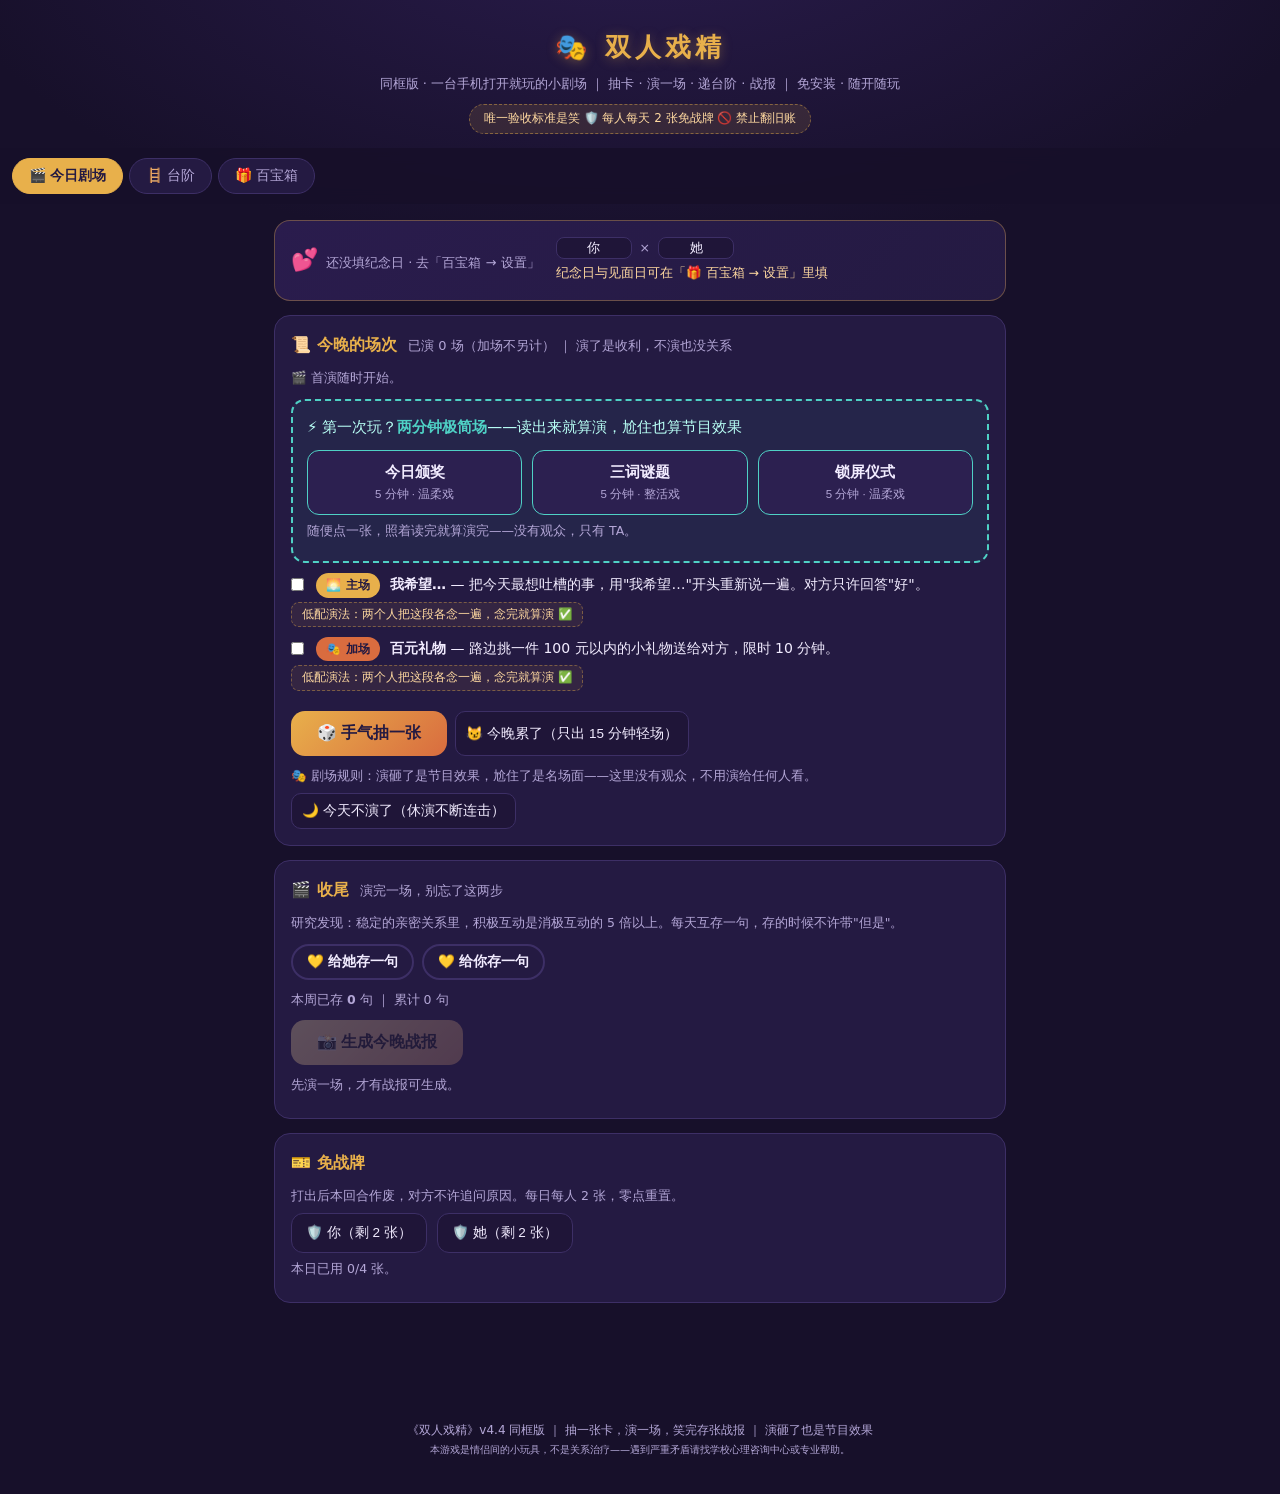
==== index.html @ 9d0b6510 "v4.4: 盲评裁决落地——N2 翻车友好化(低配演法标签+剧场规则文案'演砸是节目效果')+N3 两分钟极简场(首战默认入口,3张≤5分钟卡随机)+N5 战报梗图化(大emoji+金句引用块+底部域" ====
<!DOCTYPE html>
<html lang="zh-CN">
<head>
<meta charset="UTF-8">
<meta name="viewport" content="width=device-width, initial-scale=1.0">
<meta name="theme-color" content="#1c1330">
<meta name="description" content="双人戏精同框版 — 一台手机打开就玩的情侣小剧场：抽一张卡演一场、吵架递台阶、睡前互夸存战报。免安装、随开随玩。">
<title>双人戏精 · 同框版 · 一台手机的小剧场</title>
<link rel="icon" href="data:image/svg+xml,<svg xmlns='http://www.w3.org/2000/svg' viewBox='0 0 100 100'><text y='.9em' font-size='90'>🎭</text></svg>">
<link rel="stylesheet" href="css/style.css">
</head>
<body>
<header class="site">
  <h1>🎭 双人戏精</h1>
  <div class="sub">同框版 · 一台手机打开就玩的小剧场 ｜ 抽卡 · 演一场 · 递台阶 · 战报 ｜ 免安装 · 随开随玩</div>
  <div class="rule">唯一验收标准是笑 🛡️ 每人每天 2 张免战牌 🚫 禁止翻旧账</div>
</header>

<nav class="tabs">
  <button data-tab="today">🎬 今日剧场</button>
  <button data-tab="ladder">🪜 台阶</button>
  <button data-tab="treasure">🎁 百宝箱</button>
</nav>

<main>
  <section class="view" id="view-today"></section>
  <section class="view" id="view-ladder"></section>
  <section class="view" id="view-treasure"></section>
</main>

<footer>《双人戏精》v4.4 同框版 ｜ 抽一张卡，演一场，笑完存张战报 ｜ 演砸了也是节目效果<br><small>本游戏是情侣间的小玩具，不是关系治疗——遇到严重矛盾请找学校心理咨询中心或专业帮助。</small></footer>

<script src="js/data.js"></script>
<script src="js/engine.js"></script>
<script src="js/capsules.js"></script>
<script src="js/cloud-sync.js"></script>
<script src="js/app.js"></script>
</body>
</html>
---- css/style.css ----
/* 《双人戏精》深夜剧场风 */
:root {
  --bg: #17102a; --bg2: #1f1538; --card: #241a42; --card2: #2c2050;
  --ink: #f2ecff; --muted: #b3a6d6; --line: #3d2f66;
  --gold: #e8b04b; --red: #e05555; --teal: #4fd1c5;
}
* { box-sizing: border-box; margin: 0; padding: 0; }
body { font-family: "Microsoft YaHei", "PingFang SC", system-ui, sans-serif;
  background: radial-gradient(1200px 600px at 50% -100px, #2a1c4d 0%, var(--bg) 60%);
  color: var(--ink); line-height: 1.65; min-height: 100vh; }

header.site { text-align: center; padding: 26px 16px 14px; }
header.site h1 { font-size: 26px; letter-spacing: 4px; color: var(--gold); text-shadow: 0 2px 12px rgba(232,176,75,.35); }
header.site .sub { color: var(--muted); font-size: 13px; margin-top: 4px; }
header.site .rule { margin-top: 10px; display: inline-block; font-size: 12px; color: #ffd9a0;
  background: rgba(232,176,75,.12); border: 1px dashed rgba(232,176,75,.45); border-radius: 999px; padding: 4px 14px; }

nav.tabs { position: sticky; top: 0; z-index: 50; display: flex; flex-wrap: wrap; gap: 6px; padding: 10px 12px;
  background: rgba(23,16,42,.92); backdrop-filter: blur(8px); }
nav.tabs button { flex: 0 0 auto; border: 1px solid var(--line); background: var(--card); color: var(--muted);
  font-size: 14px; padding: 8px 16px; border-radius: 999px; cursor: pointer; }
nav.tabs button.active { background: var(--gold); color: #241a42; font-weight: 800; border-color: var(--gold); }

main { max-width: 760px; margin: 0 auto; padding: 16px 14px 80px; }
section.view { display: none; }
section.view.active { display: block; }
.vt { font-size: 20px; margin: 8px 0 10px; color: var(--gold); }
.count { font-size: 13px; color: var(--muted); font-weight: 400; margin-left: 6px; }

.card { background: var(--card); border: 1px solid var(--line); border-radius: 16px; padding: 16px; margin-bottom: 14px; }
.card h3 { font-size: 16px; color: var(--gold); margin-bottom: 10px; }
.hint { font-size: 12.5px; color: var(--muted); margin: 6px 0; }
.hint.gold { color: #ffd9a0; }

/* 今日剧场 */
.stage-head { display: flex; flex-wrap: wrap; gap: 10px; align-items: center; justify-content: space-between; margin-bottom: 12px; }
.streak { font-size: 14px; color: #ffd9a0; background: rgba(232,176,75,.1); border: 1px solid rgba(232,176,75,.3);
  border-radius: 999px; padding: 6px 14px; }
.streak b { font-size: 18px; color: var(--gold); }
.names input { width: 76px; background: var(--bg2); border: 1px solid var(--line); color: var(--ink);
  border-radius: 10px; padding: 6px 8px; font-size: 14px; text-align: center; }
.names .amp { color: var(--muted); margin: 0 4px; }
.q { display: block; font-size: 14px; margin: 10px 0; line-height: 1.7; }
.q input { vertical-align: -2px; margin-right: 8px; }
.suit-dot { display: inline-block; font-size: 12px; color: #241a42; font-weight: 800; border-radius: 999px; padding: 2px 10px; margin-right: 6px; }
.free-row { display: flex; gap: 10px; flex-wrap: wrap; }
.free-btn { border: 1px solid var(--line); background: var(--bg2); color: var(--ink); border-radius: 12px;
  padding: 10px 14px; font-size: 13.5px; cursor: pointer; }
.free-btn.off { opacity: .4; }
.role-grid { display: grid; grid-template-columns: repeat(auto-fit, minmax(200px, 1fr)); gap: 10px; }
.role-card { border: 1px solid var(--line); border-radius: 12px; padding: 10px 12px; background: var(--bg2); }
.role-head { font-weight: 800; color: var(--ink); margin-bottom: 4px; }
.role-btn { margin-top: 8px; border: 1px solid var(--gold); background: transparent; color: var(--gold);
  border-radius: 999px; padding: 4px 14px; cursor: pointer; font-size: 13px; font-weight: 700; }
.cta-row { text-align: center; margin-top: 16px; }
.btn { border: none; background: linear-gradient(135deg, #e8b04b, #d96c3f); color: #241a42; font-weight: 800;
  font-size: 16px; border-radius: 14px; padding: 12px 26px; cursor: pointer; }
.btn.big { width: 100%; }
.btn:disabled { opacity: .35; cursor: not-allowed; filter: grayscale(.6); }

/* 卡池 */
.draw-bar { display: flex; flex-wrap: wrap; gap: 8px; margin: 10px 0; }
.suit-btn { border: 2px solid var(--line); background: var(--card); color: var(--ink); border-radius: 999px;
  padding: 7px 14px; font-size: 13.5px; cursor: pointer; font-weight: 600; }
.suit-btn.on { background: var(--gold); color: #241a42; border-color: var(--gold); }
.filter-row { display: flex; gap: 8px; flex-wrap: wrap; margin: 8px 0; }
.filter-row select, .mini { background: var(--bg2); color: var(--ink); border: 1px solid var(--line);
  border-radius: 10px; padding: 8px 10px; font-size: 13.5px; }
.mini { cursor: pointer; }
.mini.danger { border-color: var(--red); color: var(--red); }
.dgrid { display: grid; grid-template-columns: 1fr; gap: 12px; margin-top: 10px; }
@media (min-width: 640px) { .dgrid { grid-template-columns: 1fr 1fr; } }
.dcard { background: var(--card2); border: 1px solid var(--c, var(--line)); border-left-width: 5px;
  border-radius: 14px; padding: 12px 14px; box-shadow: 0 4px 18px rgba(0,0,0,.25); }
.dc-top { display: flex; justify-content: space-between; align-items: center; flex-wrap: wrap; gap: 6px; margin-bottom: 6px; }
.dc-suit { color: #241a42; font-size: 12px; font-weight: 800; border-radius: 999px; padding: 2px 10px; }
.dc-meta { font-size: 11.5px; color: var(--muted); }
.dcard h4 { font-size: 15.5px; margin-bottom: 4px; }
.dcard p { font-size: 13.5px; color: #d8cfef; }
.done-btn { margin-top: 10px; border: 1px solid var(--gold); background: transparent; color: var(--gold);
  border-radius: 999px; padding: 5px 16px; font-size: 12.5px; cursor: pointer; font-weight: 700; }
.done-btn.did { border-color: var(--teal); color: var(--teal); cursor: default; }

/* 需求条 */
.need-cols { display: grid; grid-template-columns: 1fr 1fr; gap: 14px; }
@media (max-width: 620px) { .need-cols { grid-template-columns: 1fr; } }
.need-col > b { display: block; color: var(--gold); margin-bottom: 6px; font-size: 15px; }
.need-chip { display: flex; justify-content: space-between; align-items: center; font-size: 13.5px;
  border: 1px solid var(--line); border-radius: 12px; padding: 8px 12px; margin: 6px 0; cursor: pointer; background: var(--bg2); }
.need-chip.lv1 { border-color: #e6c46a; background: rgba(230,196,106,.08); }
.need-chip.lv1 b { color: #e6c46a; }
.need-chip.lv2 { border-color: var(--red); background: rgba(224,85,85,.12); }
.need-chip.lv2 b { color: var(--red); }
.charge { font-size: 12.5px; color: #ffd9a0; background: rgba(232,176,75,.08); border: 1px dashed rgba(232,176,75,.4);
  border-radius: 10px; padding: 6px 10px; margin: 4px 0 8px; }

/* 成就与日志 */
.ach-grid { display: grid; grid-template-columns: repeat(auto-fill, minmax(150px, 1fr)); gap: 10px; }
.ach { border: 1px solid var(--line); border-radius: 12px; padding: 12px; text-align: center; background: var(--bg2); opacity: .45; }
.ach.on { opacity: 1; border-color: var(--gold); box-shadow: 0 0 14px rgba(232,176,75,.15); }
.ach b { display: block; margin: 4px 0 2px; font-size: 14px; }
.ach span { font-size: 11.5px; color: var(--muted); }
.timeline .titem { border: 1px solid var(--line); border-radius: 12px; padding: 10px 12px; margin: 8px 0; background: var(--bg2); }
.tdate { font-size: 13px; color: var(--muted); margin-bottom: 6px; }
.note { width: 100%; background: var(--card); border: 1px solid var(--line); color: var(--ink);
  border-radius: 10px; padding: 7px 10px; font-size: 13px; }

#toast { position: fixed; left: 50%; bottom: 26px; transform: translateX(-50%) translateY(20px);
  max-width: 540px; width: calc(100% - 32px); background: #34255e; color: #fff; font-size: 13.5px;
  border: 1px solid var(--line); border-radius: 12px; padding: 12px 16px;
  box-shadow: 0 8px 30px rgba(0,0,0,.5); opacity: 0; pointer-events: none; transition: all .3s; z-index: 999; line-height: 1.6; }
#toast.show { opacity: 1; transform: translateX(-50%) translateY(0); }
#toast.err { background: #6b1f34; max-height: 40vh; overflow-y: auto; }

footer { text-align: center; color: var(--muted); font-size: 12px; padding: 24px 16px 34px; }
@media print { header.site, nav.tabs, footer, .btn, .free-btn, .done-btn { display: none !important; } body { background: #fff; color: #000; } }

/* 盲评A 修复 */
.suit-btn .remain { font-size: 11px; opacity: .75; font-weight: 400; }
.need-main { display: flex; justify-content: space-between; align-items: center; width: 100%; }
.need-low { font-size: 11.5px; color: var(--muted); margin-top: 2px; width: 100%; }

.ach-hint { display: block; font-size: 11px; color: #ffd9a0; margin: 2px 0; }

/* v2：台阶/存折/电量/开演条/免检 */
.strip { display: inline-flex; gap: 2px; margin-left: 8px; vertical-align: 1px; }
.dot { width: 6px; height: 6px; border-radius: 2px; background: var(--line); display: inline-block; }
.dot.done { background: var(--gold); }
.dot.rest { background: var(--teal); }
.seg { display: flex; gap: 8px; }
.seg-btn { flex: 1; border: 1px solid var(--line); background: var(--bg2); color: var(--muted);
  border-radius: 12px; padding: 10px 8px; cursor: pointer; font-size: 14px; }
.seg-btn.on { border-color: var(--gold); color: var(--gold); background: rgba(232,176,75,.08); font-weight: 700; }
.repair-pending { border: 1px dashed var(--gold); border-radius: 12px; padding: 12px; text-align: center; }
.rp-text { font-size: 16px; margin-bottom: 10px; }
.rp-btns { display: flex; gap: 10px; justify-content: center; }
.rp-catch { padding: 8px 22px; }
.praise-list { margin-top: 8px; }
.praise-item { font-size: 13px; color: #ffd9a0; border-left: 3px solid var(--gold); padding: 4px 10px; margin: 5px 0; background: rgba(232,176,75,.06); border-radius: 0 8px 8px 0; }
.lock-btn { border: 1px solid var(--line); background: transparent; color: var(--muted); font-size: 11px;
  border-radius: 999px; padding: 2px 10px; cursor: pointer; margin-left: 8px; vertical-align: 2px; }
.lock-btn.on { border-color: var(--teal); color: var(--teal); }
.need-chip.locked { opacity: .45; }
.rest { border-color: var(--teal); }
.rulebox { font-size: 12.5px; color: #ffd9a0; background: rgba(232,176,75,.07); border: 1px dashed rgba(232,176,75,.35);
  border-radius: 10px; padding: 8px 12px; margin: 8px 0; }

/* v1.2 节拍 / 今日需要 */
.need-today-col b { color: var(--gold); display: block; margin-bottom: 6px; }
.need-input { width: 100%; background: var(--bg2); border: 1px solid var(--line); color: var(--ink);
  border-radius: 10px; padding: 8px 10px; font-size: 13.5px; }
.need-quick { display: flex; flex-wrap: wrap; gap: 6px; margin-top: 6px; }
.need-quick .chip { font-size: 11.5px; border: 1px solid var(--line); border-radius: 999px;
  padding: 3px 10px; cursor: pointer; color: var(--muted); background: var(--card); }
.need-quick .chip:hover { color: var(--gold); border-color: var(--gold); }
.need-grid { display: grid; grid-template-columns: 1fr 1fr; gap: 14px; }
@media (max-width: 620px) { .need-grid { grid-template-columns: 1fr; } }
.due-line b { color: var(--gold); }

/* v2.0 campus */
.love-days { display: flex; align-items: center; gap: 16px; flex-wrap: wrap; background: linear-gradient(135deg, #2a1c4d, #241a42); border: 1px solid rgba(232,176,75,.35); }
.ld-num b { font-size: 42px; color: var(--gold); font-weight: 800; }
.ld-num span { color: var(--muted); margin-left: 4px; }
.ld-set { display: flex; flex-direction: column; gap: 4px; font-size: 12.5px; color: var(--muted); flex: 1; min-width: 200px; }
.ld-set input { background: var(--bg2); border: 1px solid var(--line); color: var(--ink); border-radius: 8px; padding: 3px 8px; font-size: 12.5px; }
.ld-next { color: #ffd9a0; }
.miss-btn { border: 2px solid var(--gold); background: rgba(232,176,75,.1); color: var(--gold); font-size: 14px; font-weight: 700; border-radius: 999px; padding: 10px 18px; cursor: pointer; }
.miss-btn:active { transform: scale(.96); }
.things-bar { height: 10px; background: var(--bg2); border-radius: 999px; overflow: hidden; margin: 8px 0; }
.things-bar span { display: block; height: 100%; background: linear-gradient(90deg, var(--gold), #d96c3f); border-radius: 999px; transition: width .4s; }
.things-grid { display: grid; grid-template-columns: 1fr; gap: 8px; margin-top: 10px; }
@media (min-width: 640px) { .things-grid { grid-template-columns: 1fr 1fr; } }
.thing { display: flex; align-items: center; gap: 8px; text-align: left; background: var(--card); border: 1px solid var(--line); color: var(--ink); border-radius: 12px; padding: 9px 12px; font-size: 13.5px; cursor: pointer; }
.thing .tnum { font-size: 11px; color: var(--muted); font-weight: 700; }
.thing.did { border-color: var(--teal); background: rgba(79,209,197,.07); }
.thing.did::after { content: '✅'; margin-left: auto; }

/* 回应卡 */
.respond-card { border: 2px solid var(--gold); border-radius: 14px; padding: 12px 14px;
  background: linear-gradient(140deg, rgba(232,176,75,.12), var(--card2) 60%); margin-top: 10px; }
.respond-card p { font-size: 14.5px; margin: 4px 0; }
.ack-banner { background: rgba(79,209,197,.12); border: 1px solid var(--teal); color: #b8fff5;
  border-radius: 12px; padding: 10px 14px; font-size: 14px; margin: 8px 0; }

.charge-remote { display: block; font-size: 11.5px; color: var(--muted); margin-top: 3px; }

/* v4.0 同框版 */
.restbox { border: 1px dashed var(--teal); color: #b8fff5; border-radius: 12px; padding: 10px 14px;
  font-size: 13.5px; display: flex; align-items: center; justify-content: space-between; gap: 10px; flex-wrap: wrap; }
.ladder-tip { border-color: var(--gold); background: rgba(232,176,75,.08); }
.ladder-tip a { color: var(--gold); }
.report-img { width: 100%; max-width: 420px; display: block; margin: 10px auto; border-radius: 14px;
  border: 1px solid var(--line); box-shadow: 0 6px 24px rgba(0,0,0,.35); }
.dl-btn { text-decoration: none; display: inline-block; font-size: 14px; padding: 9px 20px; }
.cap { border: 1px solid var(--line); border-radius: 12px; padding: 10px 12px; margin: 8px 0; background: var(--bg2); font-size: 13.5px; }
.cap.locked { border-color: rgba(91,143,185,.6); }
.cap.ready { border-color: var(--teal); }
.cap.opened { opacity: .7; }
.cap-meta { font-size: 11.5px; color: var(--muted); margin-top: 4px; }
.warnbox { font-size: 12.5px; color: #ffd9a0; background: rgba(224,85,85,.1); border: 1px dashed rgba(224,85,85,.45);
  border-radius: 10px; padding: 8px 12px; margin: 8px 0; }
.free-btn:disabled { cursor: not-allowed; }

/* v4.4 N2/N3:极简场与低配演法 */
.quickstart { border: 2px dashed var(--teal); border-radius: 14px; padding: 14px; margin: 10px 0; background: rgba(79,209,197,.06); }
.qs-head { font-size: 15px; color: #b8fff5; margin-bottom: 10px; }
.qs-head b { color: var(--teal); }
.qs-cards { display: flex; gap: 10px; flex-wrap: wrap; }
.qs-card { flex: 1 1 140px; background: var(--card2); border: 1px solid var(--teal); color: var(--ink);
  border-radius: 12px; padding: 12px 10px; cursor: pointer; text-align: center; }
.qs-card b { display: block; font-size: 15px; margin-bottom: 4px; }
.qs-card span { font-size: 11.5px; color: var(--muted); }
.qs-card:active { transform: scale(.97); }
.lowmode { display: inline-block; font-size: 11.5px; color: #ffd9a0; background: rgba(232,176,75,.08);
  border: 1px dashed rgba(232,176,75,.4); border-radius: 8px; padding: 2px 10px; margin-top: 4px; }
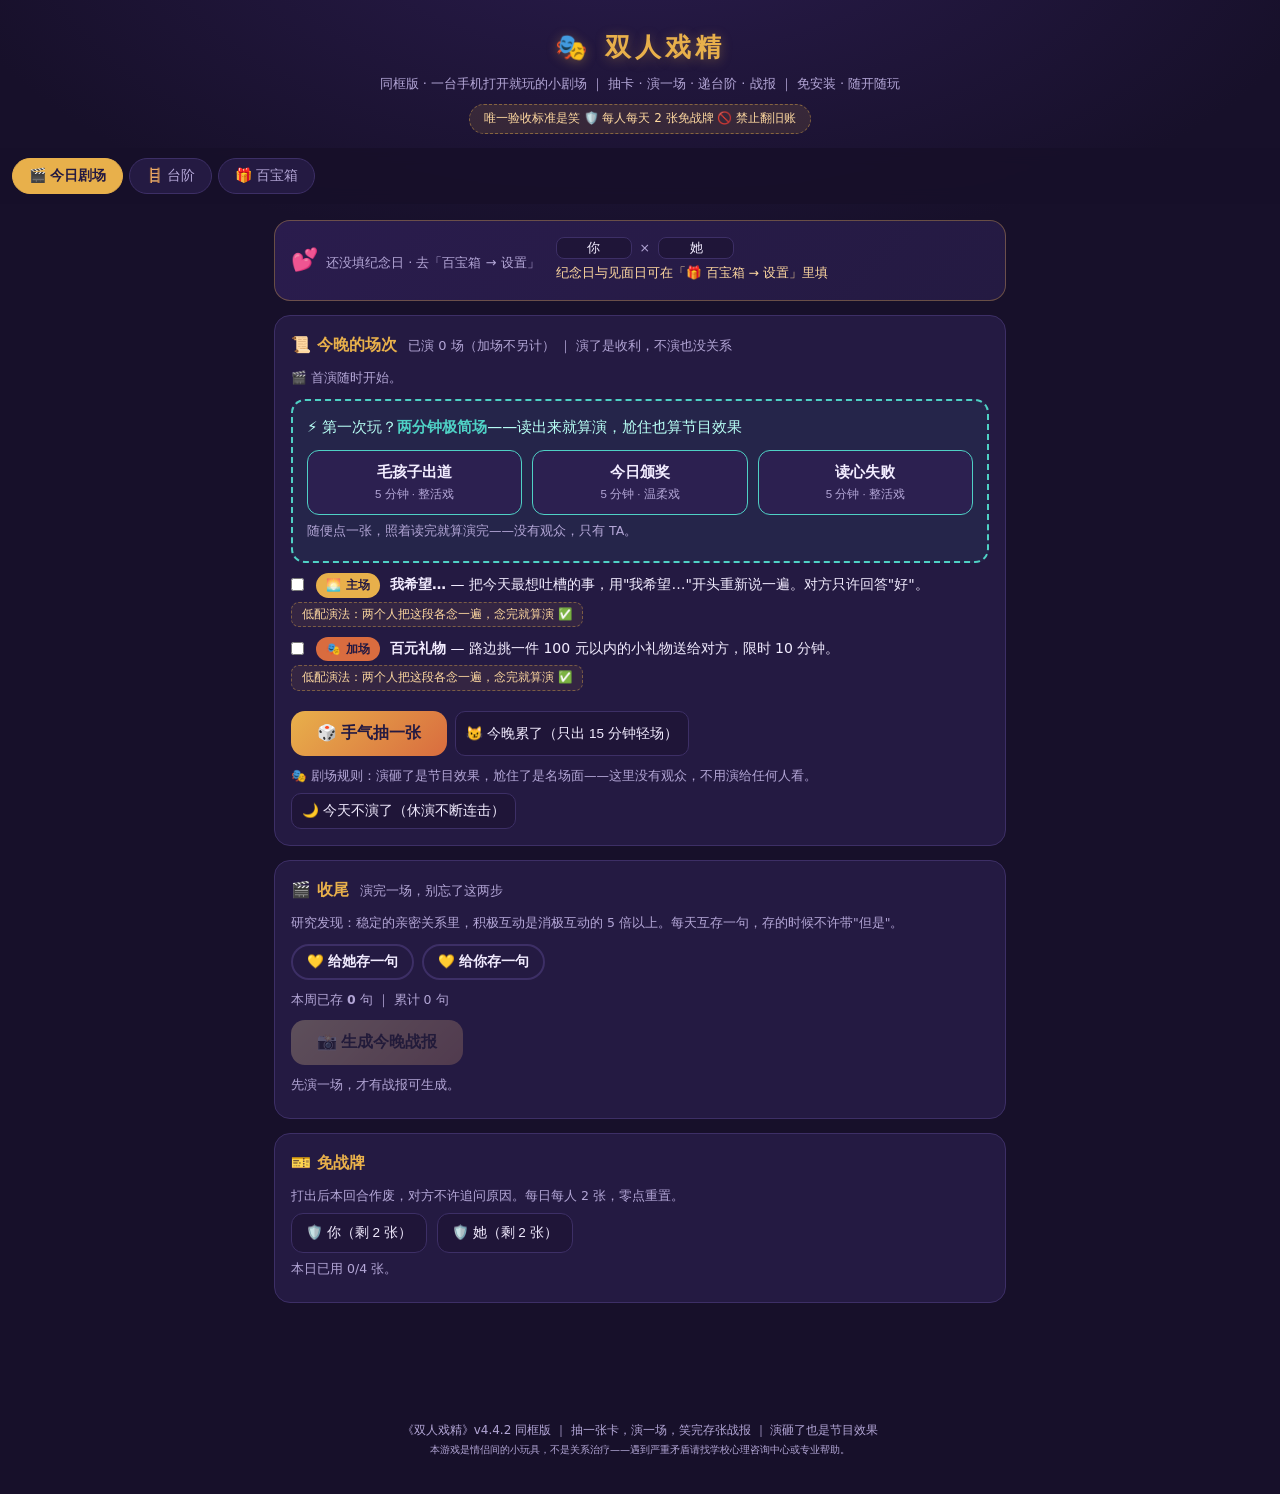
==== commit 518f0c85: "v4.4.2: 遗留问题清理——A1 夸夸prompt改内联表单(微信iOS WebView prompt不稳定)/A2 备份卡下载链接按环境隐藏(微信主推复制到收藏)/A4 maxTouchPoin" ====
--- a/index.html
+++ b/index.html
@@ -28,7 +28,7 @@
   <section class="view" id="view-treasure"></section>
 </main>
 
-<footer>《双人戏精》v4.4 同框版 ｜ 抽一张卡，演一场，笑完存张战报 ｜ 演砸了也是节目效果<br><small>本游戏是情侣间的小玩具，不是关系治疗——遇到严重矛盾请找学校心理咨询中心或专业帮助。</small></footer>
+<footer>《双人戏精》v4.4.2 同框版 ｜ 抽一张卡，演一场，笑完存张战报 ｜ 演砸了也是节目效果<br><small>本游戏是情侣间的小玩具，不是关系治疗——遇到严重矛盾请找学校心理咨询中心或专业帮助。</small></footer>
 
 <script src="js/data.js"></script>
 <script src="js/engine.js"></script>
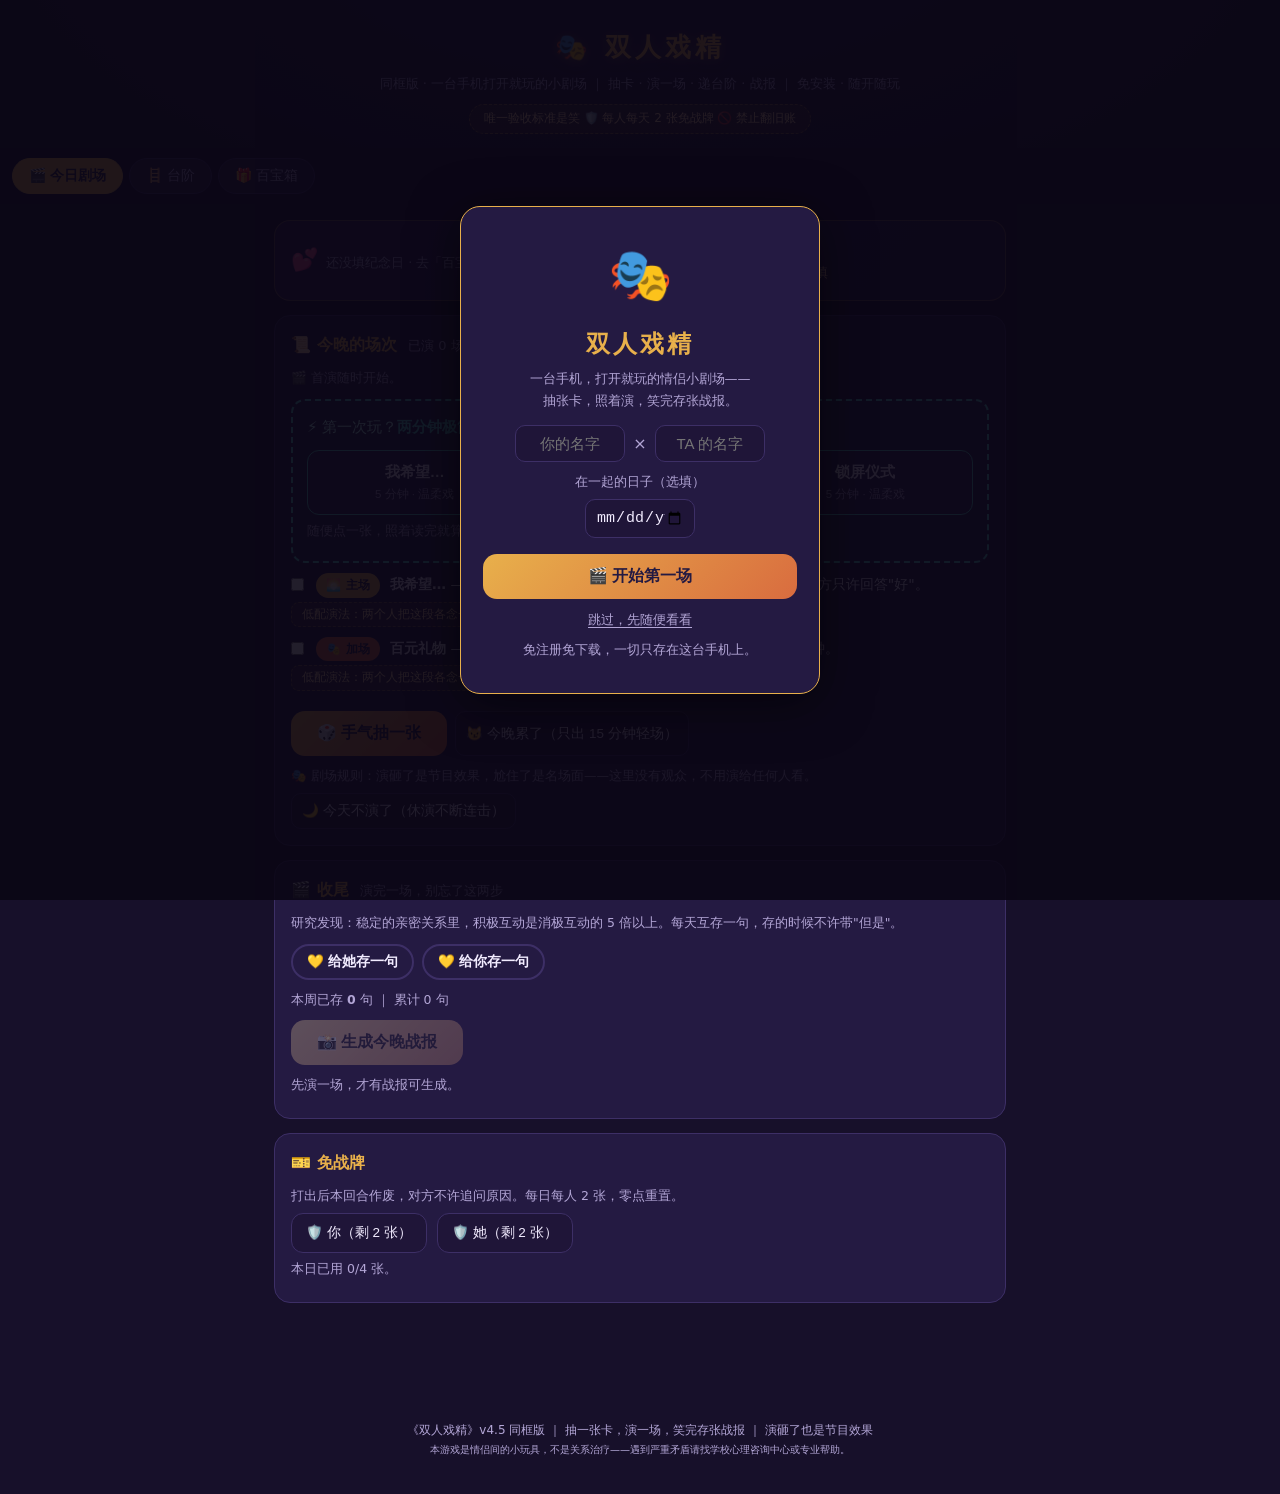
==== commit 00447ad6: "v4.5: 首次引导(单屏:名字+纪念日选填+一键进第一场,可跳过)+N5.1真二维码(矩阵离线预生成内嵌,战报底部+台阶卡右下,结构测试4项护扫出性)+跨午夜自动刷新(60s轮询+回前台检测)+每周" ====
--- a/index.html
+++ b/index.html
@@ -28,7 +28,7 @@
   <section class="view" id="view-treasure"></section>
 </main>
 
-<footer>《双人戏精》v4.4.2 同框版 ｜ 抽一张卡，演一场，笑完存张战报 ｜ 演砸了也是节目效果<br><small>本游戏是情侣间的小玩具，不是关系治疗——遇到严重矛盾请找学校心理咨询中心或专业帮助。</small></footer>
+<footer>《双人戏精》v4.5 同框版 ｜ 抽一张卡，演一场，笑完存张战报 ｜ 演砸了也是节目效果<br><small>本游戏是情侣间的小玩具，不是关系治疗——遇到严重矛盾请找学校心理咨询中心或专业帮助。</small></footer>
 
 <script src="js/data.js"></script>
 <script src="js/engine.js"></script>
--- a/css/style.css
+++ b/css/style.css
@@ -213,3 +213,26 @@
 .qs-card:active { transform: scale(.97); }
 .lowmode { display: inline-block; font-size: 11.5px; color: #ffd9a0; background: rgba(232,176,75,.08);
   border: 1px dashed rgba(232,176,75,.4); border-radius: 8px; padding: 2px 10px; margin-top: 4px; }
+
+/* v4.5:首次引导 + 百宝箱锚点 */
+#onboard { position: fixed; inset: 0; z-index: 200; background: rgba(10, 6, 20, .9);
+  display: flex; align-items: center; justify-content: center; padding: 20px; }
+.onboard-card { background: var(--card); border: 1px solid var(--gold); border-radius: 20px;
+  padding: 26px 22px; max-width: 360px; width: 100%; text-align: center; box-shadow: 0 10px 50px rgba(0,0,0,.5); }
+.ob-logo { font-size: 52px; }
+.onboard-card h2 { color: var(--gold); letter-spacing: 3px; margin: 6px 0 4px; font-size: 24px; }
+.ob-sub { color: var(--muted); font-size: 13px; margin-bottom: 14px; }
+.ob-names { display: flex; align-items: center; gap: 8px; justify-content: center; margin: 10px 0; }
+.ob-names span { color: var(--muted); }
+.ob-names input, .ob-date input { background: var(--bg2); border: 1px solid var(--line); color: var(--ink);
+  border-radius: 10px; padding: 9px 10px; font-size: 15px; text-align: center; width: 110px; }
+.ob-date { display: block; font-size: 12.5px; color: var(--muted); margin: 8px 0 14px; }
+.ob-date input { display: block; margin: 6px auto 0; }
+.onboard-card .btn.big { margin-top: 2px; }
+.ob-skip { background: none; border: none; color: var(--muted); font-size: 13px; margin-top: 12px;
+  cursor: pointer; text-decoration: underline; text-underline-offset: 3px; }
+.toc-row { display: flex; flex-wrap: wrap; gap: 6px; margin-bottom: 12px; position: sticky; top: 52px;
+  background: rgba(23,16,42,.95); padding: 8px 0; z-index: 40; border-bottom: 1px solid var(--line); }
+.toc-row button { border: 1px solid var(--line); background: var(--card); color: var(--muted);
+  font-size: 12.5px; border-radius: 999px; padding: 5px 12px; cursor: pointer; }
+.toc-row button:active { color: var(--gold); border-color: var(--gold); }
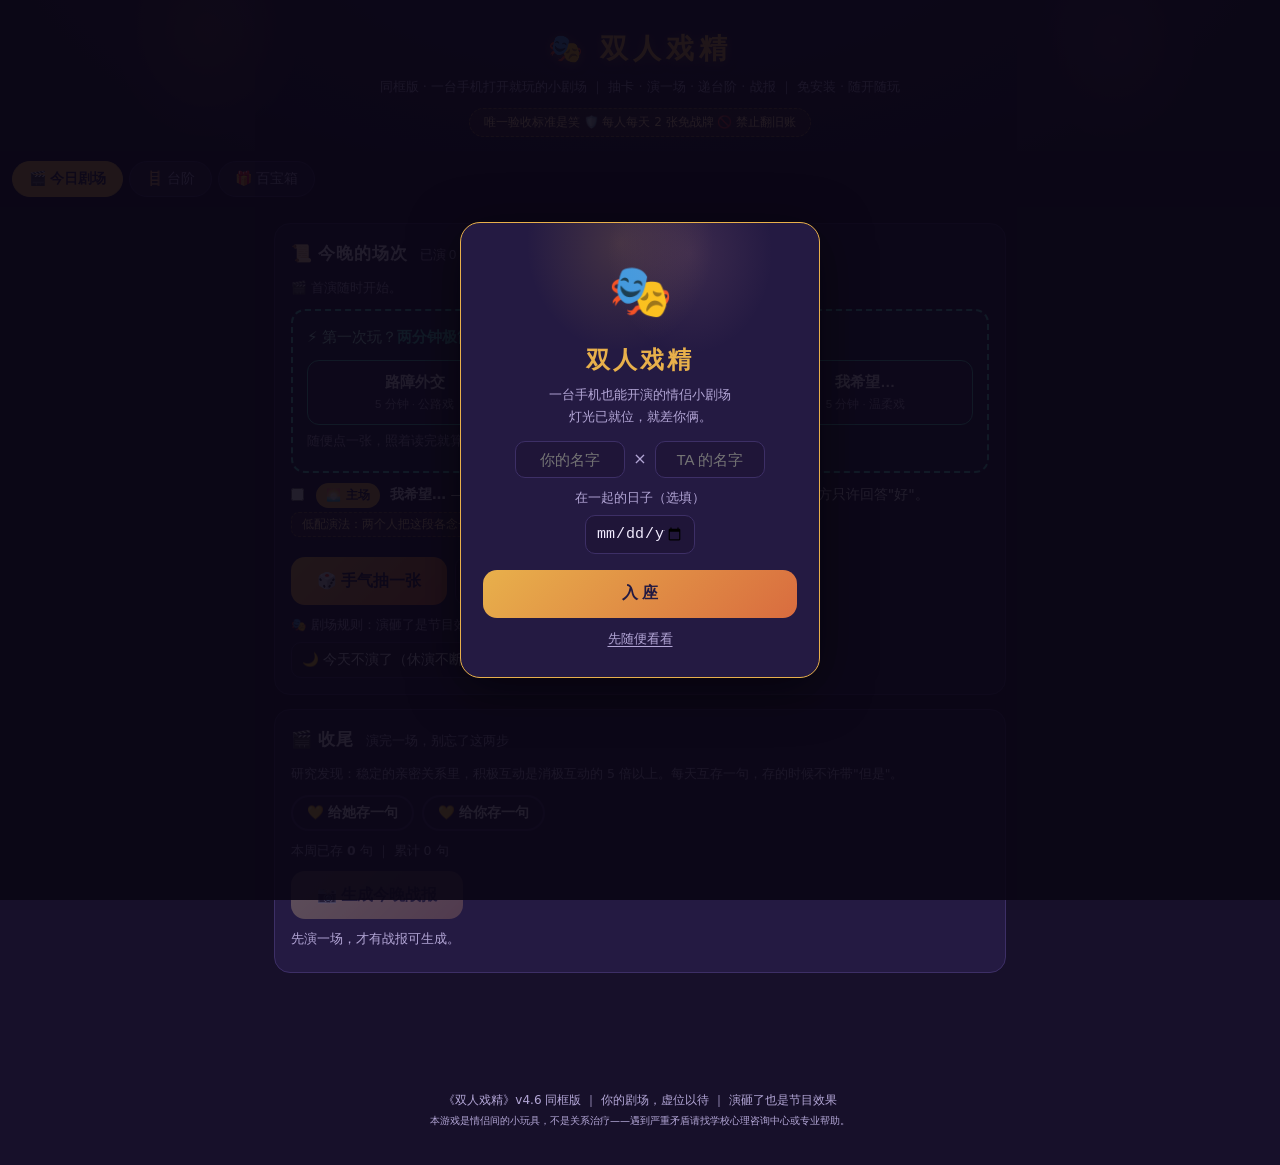
==== commit ca148bce: "v4.6: UI设计师方案落地——三幕式引导(艺名/入座→选台(同框/异地分岔)→邀请函(canvas 双追光+虚位以待+大号房间码+域名QR+可复制#r=邀请链接))/#r=hash 扫码自动入座(" ====
--- a/index.html
+++ b/index.html
@@ -28,7 +28,7 @@
   <section class="view" id="view-treasure"></section>
 </main>
 
-<footer>《双人戏精》v4.5 同框版 ｜ 抽一张卡，演一场，笑完存张战报 ｜ 演砸了也是节目效果<br><small>本游戏是情侣间的小玩具，不是关系治疗——遇到严重矛盾请找学校心理咨询中心或专业帮助。</small></footer>
+<footer>《双人戏精》v4.6 同框版 ｜ 你的剧场，虚位以待 ｜ 演砸了也是节目效果<br><small>本游戏是情侣间的小玩具，不是关系治疗——遇到严重矛盾请找学校心理咨询中心或专业帮助。</small></footer>
 
 <script src="js/data.js"></script>
 <script src="js/engine.js"></script>
--- a/css/style.css
+++ b/css/style.css
@@ -2,15 +2,23 @@
 :root {
   --bg: #17102a; --bg2: #1f1538; --card: #241a42; --card2: #2c2050;
   --ink: #f2ecff; --muted: #b3a6d6; --line: #3d2f66;
-  --gold: #e8b04b; --red: #e05555; --teal: #4fd1c5;
+  --gold: #e8b04b; --red: #e05555; --teal: #4fd1c5; --pink: #e8a0a0;
+  --serif: Georgia, "Noto Serif SC", "Songti SC", "STSong", serif;
 }
 * { box-sizing: border-box; margin: 0; padding: 0; }
 body { font-family: "Microsoft YaHei", "PingFang SC", system-ui, sans-serif;
   background: radial-gradient(1200px 600px at 50% -100px, #2a1c4d 0%, var(--bg) 60%);
   color: var(--ink); line-height: 1.65; min-height: 100vh; }
 
-header.site { text-align: center; padding: 26px 16px 14px; }
-header.site h1 { font-size: 26px; letter-spacing: 4px; color: var(--gold); text-shadow: 0 2px 12px rgba(232,176,75,.35); }
+header.site { text-align: center; padding: 26px 16px 14px; position: relative; overflow: hidden; }
+/* v4.6 品牌记忆点:交叉双追光(金+暖粉两束半透明光) */
+header.site::before, header.site::after, .onboard-card::before, .onboard-card::after {
+  content: ''; position: absolute; pointer-events: none; border-radius: 50%; }
+header.site::before { top: -120px; left: 6%; width: 260px; height: 300px;
+  background: radial-gradient(closest-side, rgba(232,176,75,.16), transparent 72%); }
+header.site::after { top: -100px; right: 4%; width: 230px; height: 280px;
+  background: radial-gradient(closest-side, rgba(232,160,160,.12), transparent 72%); }
+header.site h1 { font-family: var(--serif); font-size: 28px; letter-spacing: 5px; color: var(--gold); text-shadow: 0 2px 12px rgba(232,176,75,.35); }
 header.site .sub { color: var(--muted); font-size: 13px; margin-top: 4px; }
 header.site .rule { margin-top: 10px; display: inline-block; font-size: 12px; color: #ffd9a0;
   background: rgba(232,176,75,.12); border: 1px dashed rgba(232,176,75,.45); border-radius: 999px; padding: 4px 14px; }
@@ -24,11 +32,12 @@
 main { max-width: 760px; margin: 0 auto; padding: 16px 14px 80px; }
 section.view { display: none; }
 section.view.active { display: block; }
-.vt { font-size: 20px; margin: 8px 0 10px; color: var(--gold); }
+.vt { font-size: 22px; margin: 8px 0 10px; color: var(--gold); font-family: var(--serif); letter-spacing: 1px; }
 .count { font-size: 13px; color: var(--muted); font-weight: 400; margin-left: 6px; }
 
 .card { background: var(--card); border: 1px solid var(--line); border-radius: 16px; padding: 16px; margin-bottom: 14px; }
-.card h3 { font-size: 16px; color: var(--gold); margin-bottom: 10px; }
+.card h3 { font-size: 17px; color: var(--ink); font-family: var(--serif); letter-spacing: 1px; margin-bottom: 10px; }
+.card h3 .count { font-family: "Microsoft YaHei", sans-serif; letter-spacing: 0; }
 .hint { font-size: 12.5px; color: var(--muted); margin: 6px 0; }
 .hint.gold { color: #ffd9a0; }
 
@@ -54,9 +63,16 @@
   border-radius: 999px; padding: 4px 14px; cursor: pointer; font-size: 13px; font-weight: 700; }
 .cta-row { text-align: center; margin-top: 16px; }
 .btn { border: none; background: linear-gradient(135deg, #e8b04b, #d96c3f); color: #241a42; font-weight: 800;
-  font-size: 16px; border-radius: 14px; padding: 12px 26px; cursor: pointer; }
+  font-size: 16px; border-radius: 14px; padding: 13px 26px; cursor: pointer; min-height: 48px; }
 .btn.big { width: 100%; }
 .btn:disabled { opacity: .35; cursor: not-allowed; filter: grayscale(.6); }
+
+/* v4.6 按钮三级制:suit-btn 降为描边级(金色只留给 CTA) */
+.suit-btn { border: 1px solid var(--line); background: transparent; color: var(--ink); border-radius: 999px;
+  padding: 8px 16px; font-size: 13.5px; cursor: pointer; font-weight: 600; }
+.suit-btn:active { border-color: var(--gold); color: var(--gold); }
+.suit-btn.on { background: var(--gold); color: #241a42; border-color: var(--gold); }
+.praise-btn { border-color: rgba(232,160,160,.55); color: var(--pink); } /* 烛光暖粉:互夸专属 */
 
 /* 卡池 */
 .draw-bar { display: flex; flex-wrap: wrap; gap: 8px; margin: 10px 0; }
@@ -236,3 +252,20 @@
 .toc-row button { border: 1px solid var(--line); background: var(--card); color: var(--muted);
   font-size: 12.5px; border-radius: 999px; padding: 5px 12px; cursor: pointer; }
 .toc-row button:active { color: var(--gold); border-color: var(--gold); }
+
+/* v4.6 三幕式引导:选台大卡/戏票/更多场次折叠 */
+.onboard-card { position: relative; overflow: hidden; }
+.onboard-card::before { top: -130px; left: 8%; width: 260px; height: 300px;
+  background: radial-gradient(closest-side, rgba(232,176,75,.16), transparent 72%); }
+.onboard-card::after { top: -110px; right: 4%; width: 230px; height: 280px;
+  background: radial-gradient(closest-side, rgba(232,160,160,.12), transparent 72%); }
+.onboard-card > * { position: relative; }
+.ob-mode { display: block; width: 100%; background: var(--bg2); border: 1px solid var(--line); color: var(--ink);
+  border-radius: 14px; padding: 14px 16px; margin: 10px 0; cursor: pointer; text-align: left; }
+.ob-mode:active { border-color: var(--gold); }
+.ob-mode b { display: block; font-size: 17px; font-family: var(--serif); letter-spacing: 1px; }
+.ob-mode span { display: block; font-size: 12.5px; color: var(--muted); margin-top: 4px; }
+.jt-input { background: var(--bg2); border: 1px solid var(--line); color: var(--ink); border-radius: 10px;
+  padding: 10px; font-size: 16px; text-align: center; width: 100%; margin: 8px 0 4px; }
+details.more-shows { margin-top: 8px; border-top: 1px dashed var(--line); padding-top: 6px; }
+details.more-shows summary { font-size: 12.5px; color: var(--muted); cursor: pointer; padding: 4px 0; }
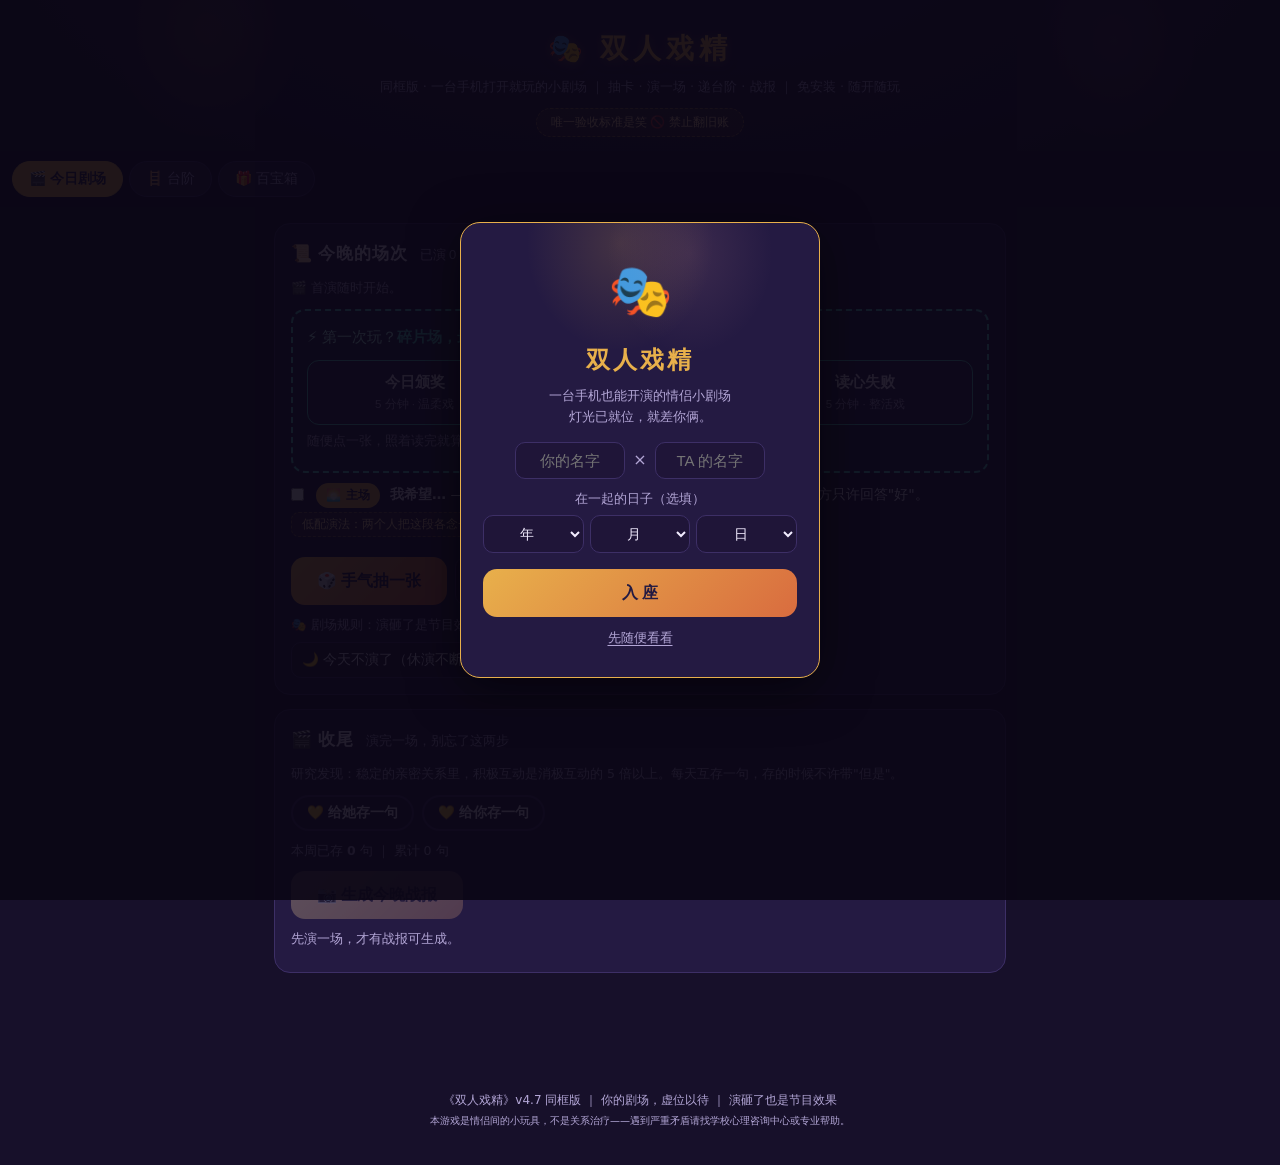
==== commit e8613f96: "v4.7: 组织化流水线交付——10 agent 盲评+联席讨论定案+研发总监 5 卡+5 开发 agent 实修+8 测试 agent 两轮交叉(45+用例) 修复清单: - P0 胶囊到期全文裸奔" ====
--- a/index.html
+++ b/index.html
@@ -13,7 +13,7 @@
 <header class="site">
   <h1>🎭 双人戏精</h1>
   <div class="sub">同框版 · 一台手机打开就玩的小剧场 ｜ 抽卡 · 演一场 · 递台阶 · 战报 ｜ 免安装 · 随开随玩</div>
-  <div class="rule">唯一验收标准是笑 🛡️ 每人每天 2 张免战牌 🚫 禁止翻旧账</div>
+  <div class="rule">唯一验收标准是笑 🚫 禁止翻旧账</div>
 </header>
 
 <nav class="tabs">
@@ -28,7 +28,7 @@
   <section class="view" id="view-treasure"></section>
 </main>
 
-<footer>《双人戏精》v4.6 同框版 ｜ 你的剧场，虚位以待 ｜ 演砸了也是节目效果<br><small>本游戏是情侣间的小玩具，不是关系治疗——遇到严重矛盾请找学校心理咨询中心或专业帮助。</small></footer>
+<footer>《双人戏精》v4.7 同框版 ｜ 你的剧场，虚位以待 ｜ 演砸了也是节目效果<br><small>本游戏是情侣间的小玩具，不是关系治疗——遇到严重矛盾请找学校心理咨询中心或专业帮助。</small></footer>
 
 <script src="js/data.js"></script>
 <script src="js/engine.js"></script>
--- a/css/style.css
+++ b/css/style.css
@@ -269,3 +269,9 @@
   padding: 10px; font-size: 16px; text-align: center; width: 100%; margin: 8px 0 4px; }
 details.more-shows { margin-top: 8px; border-top: 1px dashed var(--line); padding-top: 6px; }
 details.more-shows summary { font-size: 12.5px; color: var(--muted); cursor: pointer; padding: 4px 0; }
+
+/* v4.6.1 三下拉日期(替代原生 date 控件,全环境一致) */
+.date3 { display: flex; gap: 6px; }
+.date3 select { flex: 1; background: var(--bg2); border: 1px solid var(--line); color: var(--ink);
+  border-radius: 10px; padding: 9px 4px; font-size: 14px; text-align: center; }
+.ob-date .date3 { margin-top: 6px; }
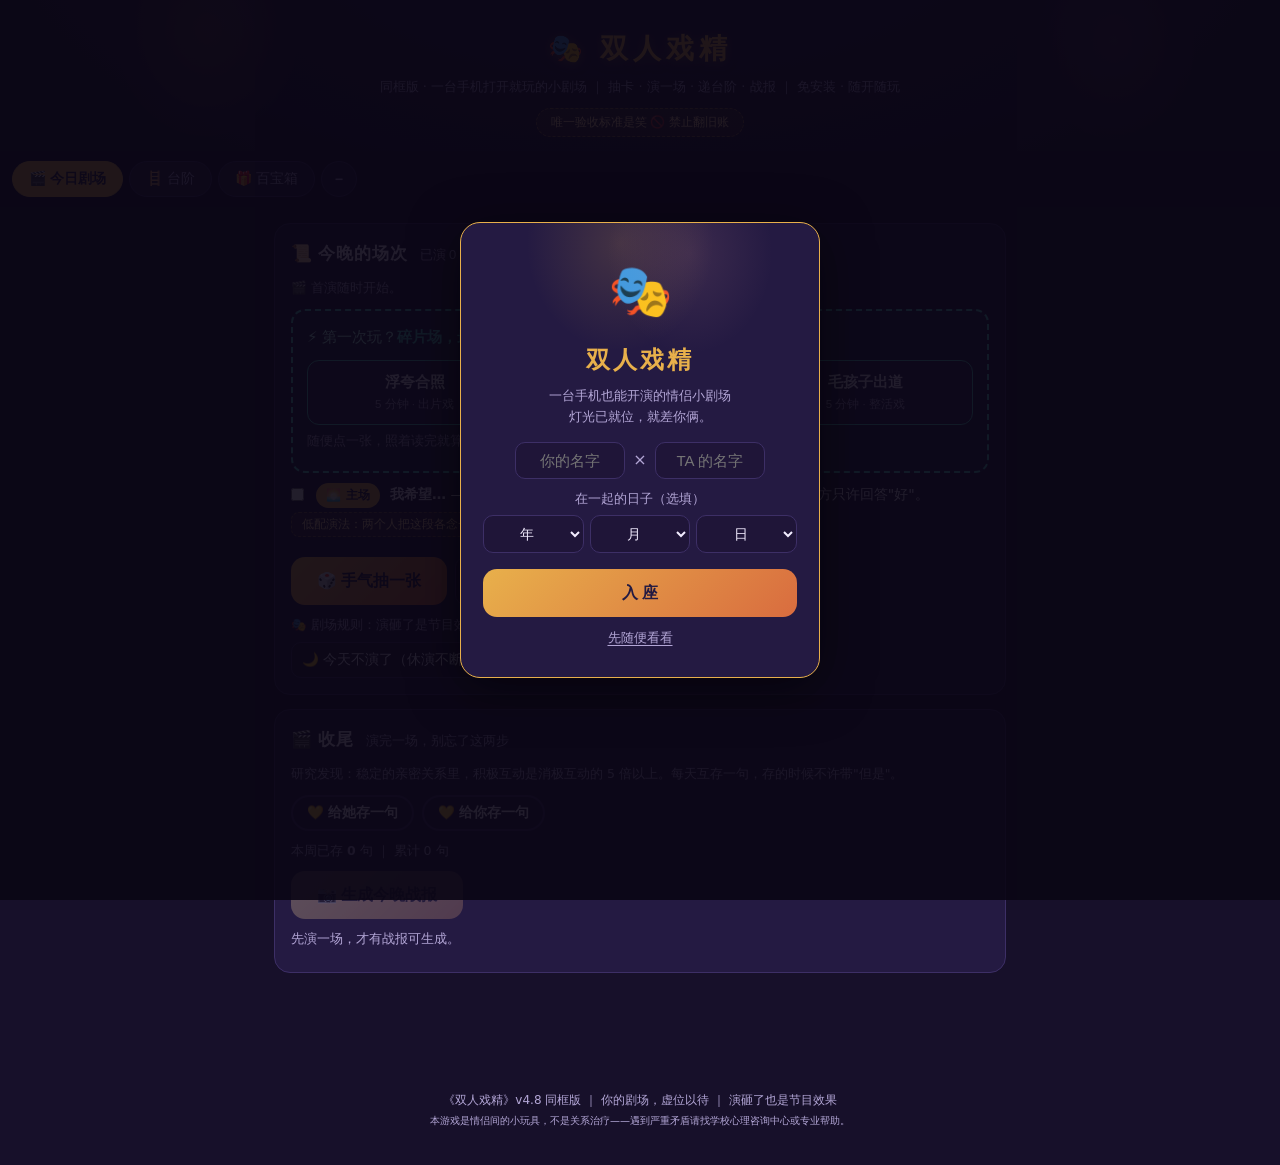
==== commit 40b2fb20: "v4.8: 第二轮实测修复流水线交付——N1 战报隐私(CP昵称+台词折叠,QR不变)/N2 夸夸但是内联红字/N3 join限流双闸((ip,code)≤20+IP失败≤100+三失败统一404防枚" ====
--- a/index.html
+++ b/index.html
@@ -20,6 +20,7 @@
   <button data-tab="today">🎬 今日剧场</button>
   <button data-tab="ladder">🪜 台阶</button>
   <button data-tab="treasure">🎁 百宝箱</button>
+  <button id="qh-btn" class="qh-btn" title="快速隐藏">−</button>
 </nav>
 
 <main>
@@ -28,7 +29,7 @@
   <section class="view" id="view-treasure"></section>
 </main>
 
-<footer>《双人戏精》v4.7 同框版 ｜ 你的剧场，虚位以待 ｜ 演砸了也是节目效果<br><small>本游戏是情侣间的小玩具，不是关系治疗——遇到严重矛盾请找学校心理咨询中心或专业帮助。</small></footer>
+<footer>《双人戏精》v4.8 同框版 ｜ 你的剧场，虚位以待 ｜ 演砸了也是节目效果<br><small>本游戏是情侣间的小玩具，不是关系治疗——遇到严重矛盾请找学校心理咨询中心或专业帮助。</small></footer>
 
 <script src="js/data.js"></script>
 <script src="js/engine.js"></script>
--- a/css/style.css
+++ b/css/style.css
@@ -275,3 +275,10 @@
 .date3 select { flex: 1; background: var(--bg2); border: 1px solid var(--line); color: var(--ink);
   border-radius: 10px; padding: 9px 4px; font-size: 14px; text-align: center; }
 .ob-date .date3 { margin-top: 6px; }
+
+/* K4: N2 夸夸"但是"内联红字(#praise-text 下方常驻提示,正常保存即清除) */
+.praise-err { color: var(--red); font-size: 12.5px; margin: 4px 0; }
+
+/* K4: N8 快速隐藏入口(nav 末尾 mini"−",title=快速隐藏) */
+nav.tabs button.qh-btn { flex: 0 0 auto; padding: 8px 13px; font-weight: 700; line-height: 1.2; }
+nav.tabs button.qh-btn:active { border-color: var(--gold); color: var(--gold); }
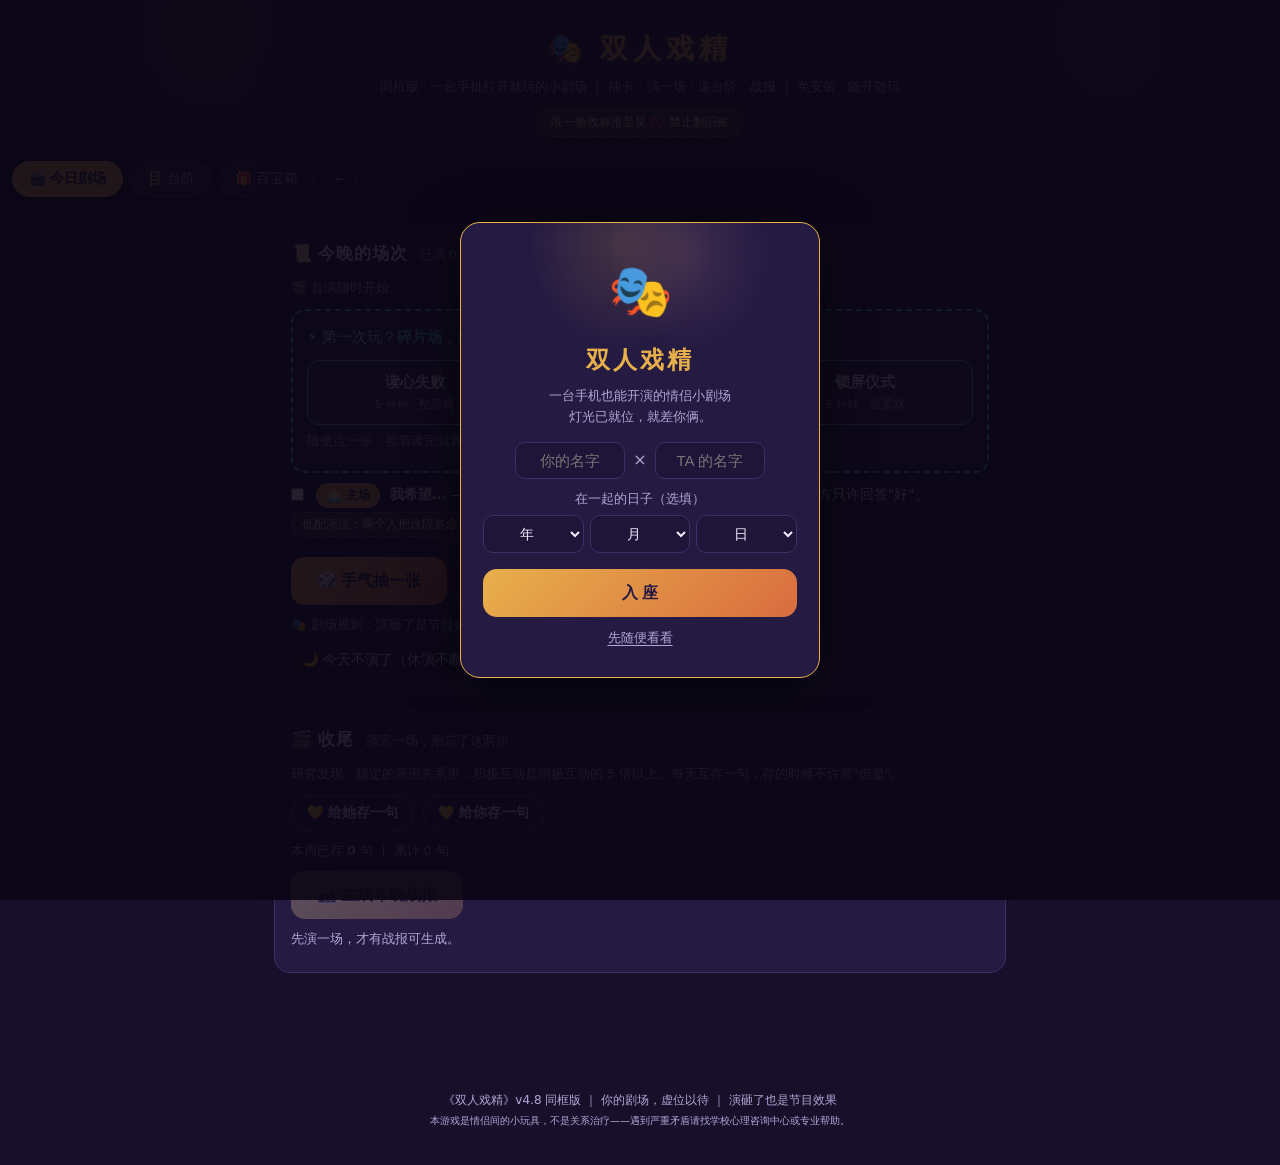
==== commit 0778dd08: "v4.8.2: 邀请函 QR 动态编码 #r=房间码(qrcode-generator 库上架,扫出即带房间上下文,库缺失回退固定码;X4 交叉测试抓出)" ====
--- a/index.html
+++ b/index.html
@@ -34,6 +34,7 @@
 <script src="js/data.js"></script>
 <script src="js/engine.js"></script>
 <script src="js/capsules.js"></script>
+<script src="js/qrcode.js"></script>
 <script src="js/cloud-sync.js"></script>
 <script src="js/app.js"></script>
 </body>
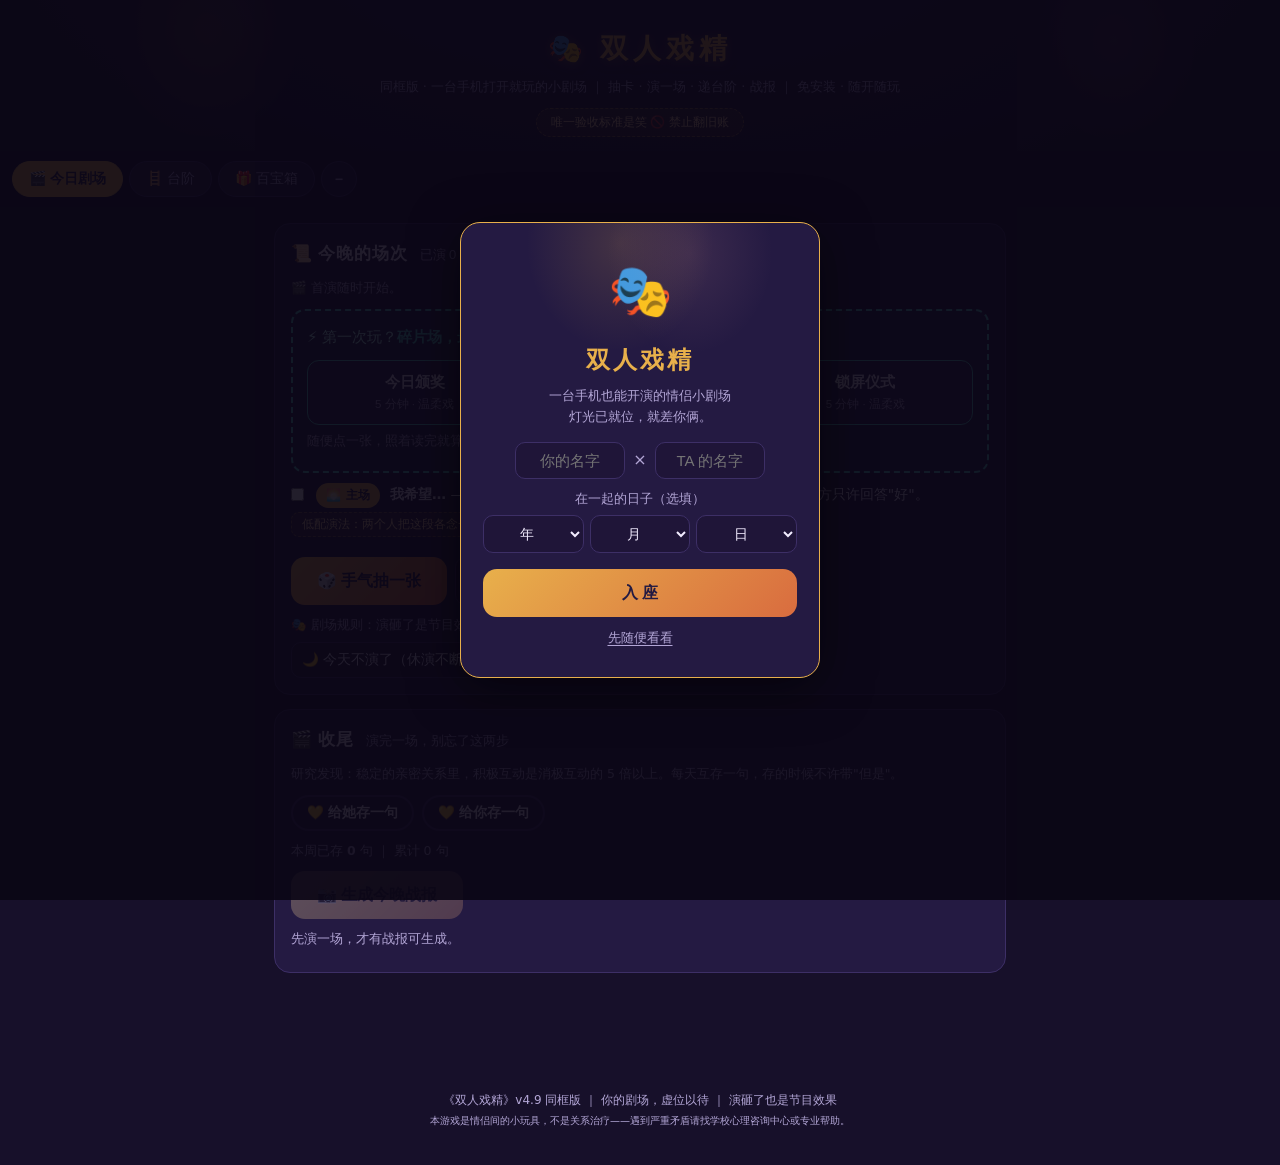
==== commit 036bde22: "v4.9: 台阶发送/接收分离——绑定时发送方只看状态卡(已递出→TA手机上,等就好),操作卡(接住/晚点说)只在对方设备;未绑定保留同框递手机路径;解决用户反馈'自己递的台阶自己收到'" ====
--- a/index.html
+++ b/index.html
@@ -29,7 +29,7 @@
   <section class="view" id="view-treasure"></section>
 </main>
 
-<footer>《双人戏精》v4.8 同框版 ｜ 你的剧场，虚位以待 ｜ 演砸了也是节目效果<br><small>本游戏是情侣间的小玩具，不是关系治疗——遇到严重矛盾请找学校心理咨询中心或专业帮助。</small></footer>
+<footer>《双人戏精》v4.9 同框版 ｜ 你的剧场，虚位以待 ｜ 演砸了也是节目效果<br><small>本游戏是情侣间的小玩具，不是关系治疗——遇到严重矛盾请找学校心理咨询中心或专业帮助。</small></footer>
 
 <script src="js/data.js"></script>
 <script src="js/engine.js"></script>
--- a/css/style.css
+++ b/css/style.css
@@ -282,3 +282,7 @@
 /* K4: N8 快速隐藏入口(nav 末尾 mini"−",title=快速隐藏) */
 nav.tabs button.qh-btn { flex: 0 0 auto; padding: 8px 13px; font-weight: 700; line-height: 1.2; }
 nav.tabs button.qh-btn:active { border-color: var(--gold); color: var(--gold); }
+
+/* v4.9 台阶发送方状态卡(绑定时:只看状态,不出现操作按钮) */
+.sent-status { border-color: var(--teal); background: rgba(79,209,197,.06); }
+.sent-status h3 { color: var(--teal); }
